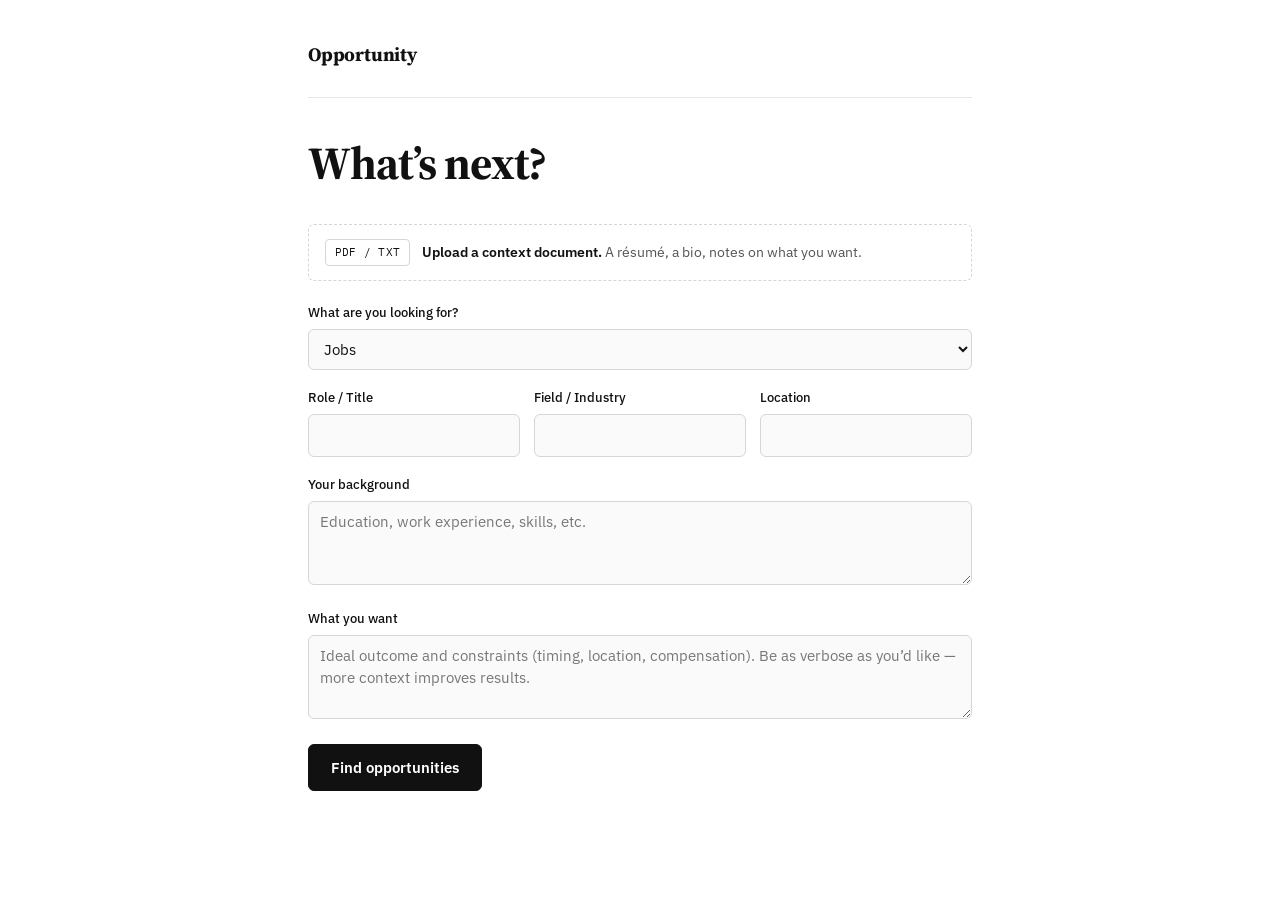
==== finder/web/index.html @ f6ff020c "Implement the design as a real web app (Flask + HTML frontend) Port the finalized Claude Design (bla" ====
<!doctype html>
<html lang="en">
<head>
<meta charset="utf-8" />
<meta name="viewport" content="width=device-width, initial-scale=1" />
<title>Opportunity</title>
<meta name="description" content="Describe yourself; get ranked, explained opportunities — jobs, internships, grad school, fellowships, gap years, travel." />
<link rel="preconnect" href="https://fonts.googleapis.com" />
<link rel="preconnect" href="https://fonts.gstatic.com" crossorigin />
<link href="https://fonts.googleapis.com/css2?family=Source+Serif+4:opsz,wght@8..60,400;8..60,600;8..60,700&family=IBM+Plex+Sans:wght@400;500;600;700&family=IBM+Plex+Mono:wght@400;600&display=swap" rel="stylesheet" />
<link rel="stylesheet" href="styles.css" />
</head>
<body>
  <main class="shell">
    <div class="brand">Opportunity</div>

    <header class="masthead">
      <h1 class="display">What&rsquo;s next?</h1>
    </header>

    <form id="finder" autocomplete="off">
      <label class="upload" for="doc">
        <span class="pill">PDF / TXT</span>
        <span class="u-text" id="doc-text"><strong>Upload a context document.</strong> A r&eacute;sum&eacute;, a bio, notes on what you want.</span>
        <input id="doc" name="doc" type="file" accept=".pdf,.txt,.md" />
      </label>

      <div class="field">
        <label class="label" for="cat">What are you looking for?</label>
        <select id="cat" name="category">
          <option>Jobs</option>
          <option>Internships</option>
          <option>Graduate school</option>
          <option>Fellowships / Scholarships</option>
          <option>Gap year programs</option>
          <option>Travel / Volunteer</option>
        </select>
      </div>

      <div class="row" id="detail-row"></div>

      <div class="field">
        <label class="label" for="bg">Your background</label>
        <textarea id="bg" name="background" placeholder="Education, work experience, skills, etc."></textarea>
      </div>

      <div class="field">
        <label class="label" for="goals">What you want</label>
        <textarea id="goals" name="goals" placeholder="Ideal outcome and constraints (timing, location, compensation). Be as verbose as you&rsquo;d like &mdash; more context improves results."></textarea>
      </div>

      <button class="submit" id="submit" type="submit">Find opportunities</button>
    </form>

    <section id="results" aria-live="polite"></section>
  </main>

  <script src="app.js"></script>
</body>
</html>
---- finder/web/styles.css ----
:root {
  --paper: #ffffff;
  --ink: #111111;
  --soft: #555555;
  --faint: #777777;
  --line: #e6e6e6;
  --line2: #d6d6d6;
  --surface: #fafafa;
  --serif: "Source Serif 4", Georgia, "Times New Roman", serif;
  --sans: "IBM Plex Sans", -apple-system, BlinkMacSystemFont, "Segoe UI", Helvetica, sans-serif;
  --mono: "IBM Plex Mono", ui-monospace, Menlo, monospace;
}
* { box-sizing: border-box; }
html, body { margin: 0; padding: 0; }
body {
  font-family: var(--sans);
  color: var(--ink);
  background: var(--paper);
  font-size: 15px;
  line-height: 1.55;
  -webkit-font-smoothing: antialiased;
}
.shell { max-width: 720px; margin: 0 auto; padding: 40px 28px 96px; }

/* masthead */
.brand {
  font-family: var(--serif);
  font-weight: 700;
  font-size: 19px;
  letter-spacing: -0.01em;
  padding-bottom: 28px;
  border-bottom: 1px solid var(--line);
}
.masthead { padding: 40px 0 36px; }
.display {
  font-family: var(--serif);
  font-weight: 700;
  font-size: clamp(34px, 5vw, 46px);
  line-height: 1.08;
  letter-spacing: -0.022em;
  margin: 0;
}

/* form */
.label {
  display: block;
  font-size: 13px;
  font-weight: 500;
  color: var(--ink);
  margin: 0 0 6px;
}
.field { margin-bottom: 18px; }
.row {
  display: grid;
  grid-template-columns: 1fr 1fr 1fr;
  gap: 14px;
  margin-bottom: 18px;
}
select, input[type="text"], textarea {
  width: 100%;
  font: inherit;
  font-size: 14.5px;
  color: var(--ink);
  background: var(--surface);
  border: 1px solid var(--line2);
  border-radius: 6px;
  padding: 9px 11px;
}
select:focus, input:focus, textarea:focus {
  outline: none;
  border-color: var(--ink);
  background: var(--paper);
}
textarea { resize: vertical; min-height: 84px; line-height: 1.5; }
::placeholder { color: var(--faint); }

.upload {
  display: flex;
  align-items: center;
  gap: 12px;
  border: 1px dashed var(--line2);
  border-radius: 6px;
  padding: 14px 16px;
  color: var(--soft);
  font-size: 14px;
  margin-bottom: 22px;
  cursor: pointer;
}
.upload:hover { border-color: var(--ink); }
.upload input[type="file"] { display: none; }
.upload .pill {
  font-family: var(--mono);
  font-size: 11px;
  letter-spacing: 0.02em;
  color: var(--ink);
  border: 1px solid var(--line2);
  border-radius: 4px;
  padding: 4px 9px;
  white-space: nowrap;
}
.upload .u-text strong { color: var(--ink); font-weight: 600; }
.upload .u-text { line-height: 1.4; }

.submit {
  font: inherit;
  font-size: 15px;
  font-weight: 600;
  color: #ffffff;
  background: var(--ink);
  border: 1px solid var(--ink);
  border-radius: 6px;
  padding: 11px 22px;
  cursor: pointer;
}
.submit:hover { background: #000000; }
.submit:disabled { opacity: 0.5; cursor: default; }

/* results */
.divider { border: none; border-top: 1px solid var(--line); margin: 44px 0 0; }
.sec-label {
  font-family: var(--sans);
  font-size: 12px;
  font-weight: 600;
  text-transform: uppercase;
  letter-spacing: 0.08em;
  color: var(--faint);
  margin: 36px 0 4px;
}
.matches-h {
  font-family: var(--serif);
  font-weight: 700;
  font-size: 26px;
  letter-spacing: -0.015em;
  margin: 0 0 20px;
}
.note { color: var(--soft); font-size: 14.5px; margin: 14px 0 0; }
.card {
  padding: 20px 0 22px;
  border-top: 1px solid var(--line);
}
.card:first-of-type { border-top: none; }
.card h3 {
  font-family: var(--serif);
  font-weight: 600;
  font-size: 19px;
  letter-spacing: -0.01em;
  margin: 0 0 3px;
}
.card h3 a { color: var(--ink); text-decoration: none; }
.card h3 a:hover { text-decoration: underline; }
.card .src {
  font-family: var(--mono);
  font-size: 11.5px;
  color: var(--faint);
  margin: 0 0 9px;
  word-break: break-all;
}
.card .summary { font-size: 14.5px; color: #2a2a2a; margin: 0 0 10px; }
.card .why { font-size: 14px; color: var(--soft); margin: 0; }
.card .why strong { color: var(--ink); font-weight: 600; }

@media (max-width: 560px) {
  .shell { padding: 28px 18px 72px; }
  .row { grid-template-columns: 1fr !important; }
}
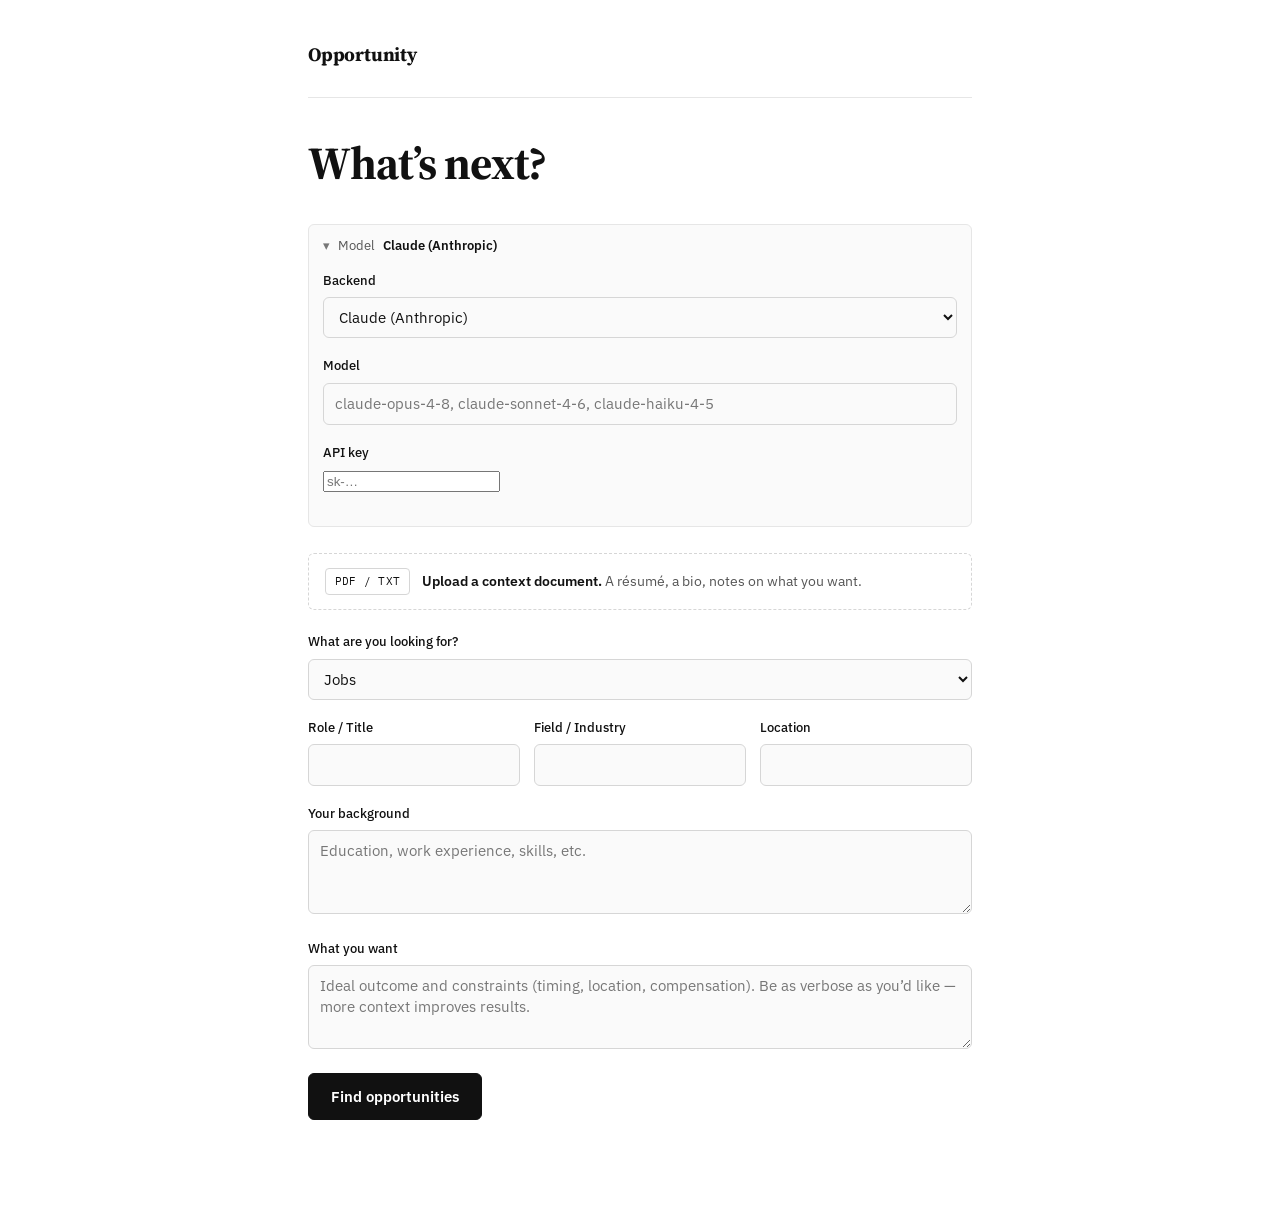
==== commit b6febecd: "Remove web scrape: the LLM is the engine (and add a backend picker in the web UI) Without a model th" ====
--- a/finder/web/index.html
+++ b/finder/web/index.html
@@ -17,6 +17,17 @@
     <header class="masthead">
       <h1 class="display">What&rsquo;s next?</h1>
     </header>
+
+    <details class="backend" id="backend-box">
+      <summary>Model <span class="backend-current" id="backend-current">&mdash;</span></summary>
+      <div class="backend-grid">
+        <div class="field">
+          <label class="label" for="preset">Backend</label>
+          <select id="preset"></select>
+        </div>
+        <div id="backend-extra"></div>
+      </div>
+    </details>
 
     <form id="finder" autocomplete="off">
       <label class="upload" for="doc">
--- a/finder/web/styles.css
+++ b/finder/web/styles.css
@@ -40,6 +40,31 @@
   letter-spacing: -0.022em;
   margin: 0;
 }
+
+/* backend picker */
+.backend {
+  border: 1px solid var(--line);
+  border-radius: 6px;
+  padding: 0 14px;
+  margin-bottom: 26px;
+  background: var(--surface);
+}
+.backend > summary {
+  cursor: pointer;
+  list-style: none;
+  padding: 11px 0;
+  font-size: 13px;
+  color: var(--soft);
+  display: flex;
+  gap: 8px;
+  align-items: baseline;
+}
+.backend > summary::-webkit-details-marker { display: none; }
+.backend > summary::before { content: "\25B8"; color: var(--faint); }
+.backend[open] > summary::before { content: "\25BE"; }
+.backend-current { color: var(--ink); font-weight: 600; }
+.backend-grid { padding: 4px 0 16px; }
+.hint { font-size: 13px; color: var(--soft); margin: 4px 0 0; }
 
 /* form */
 .label {
